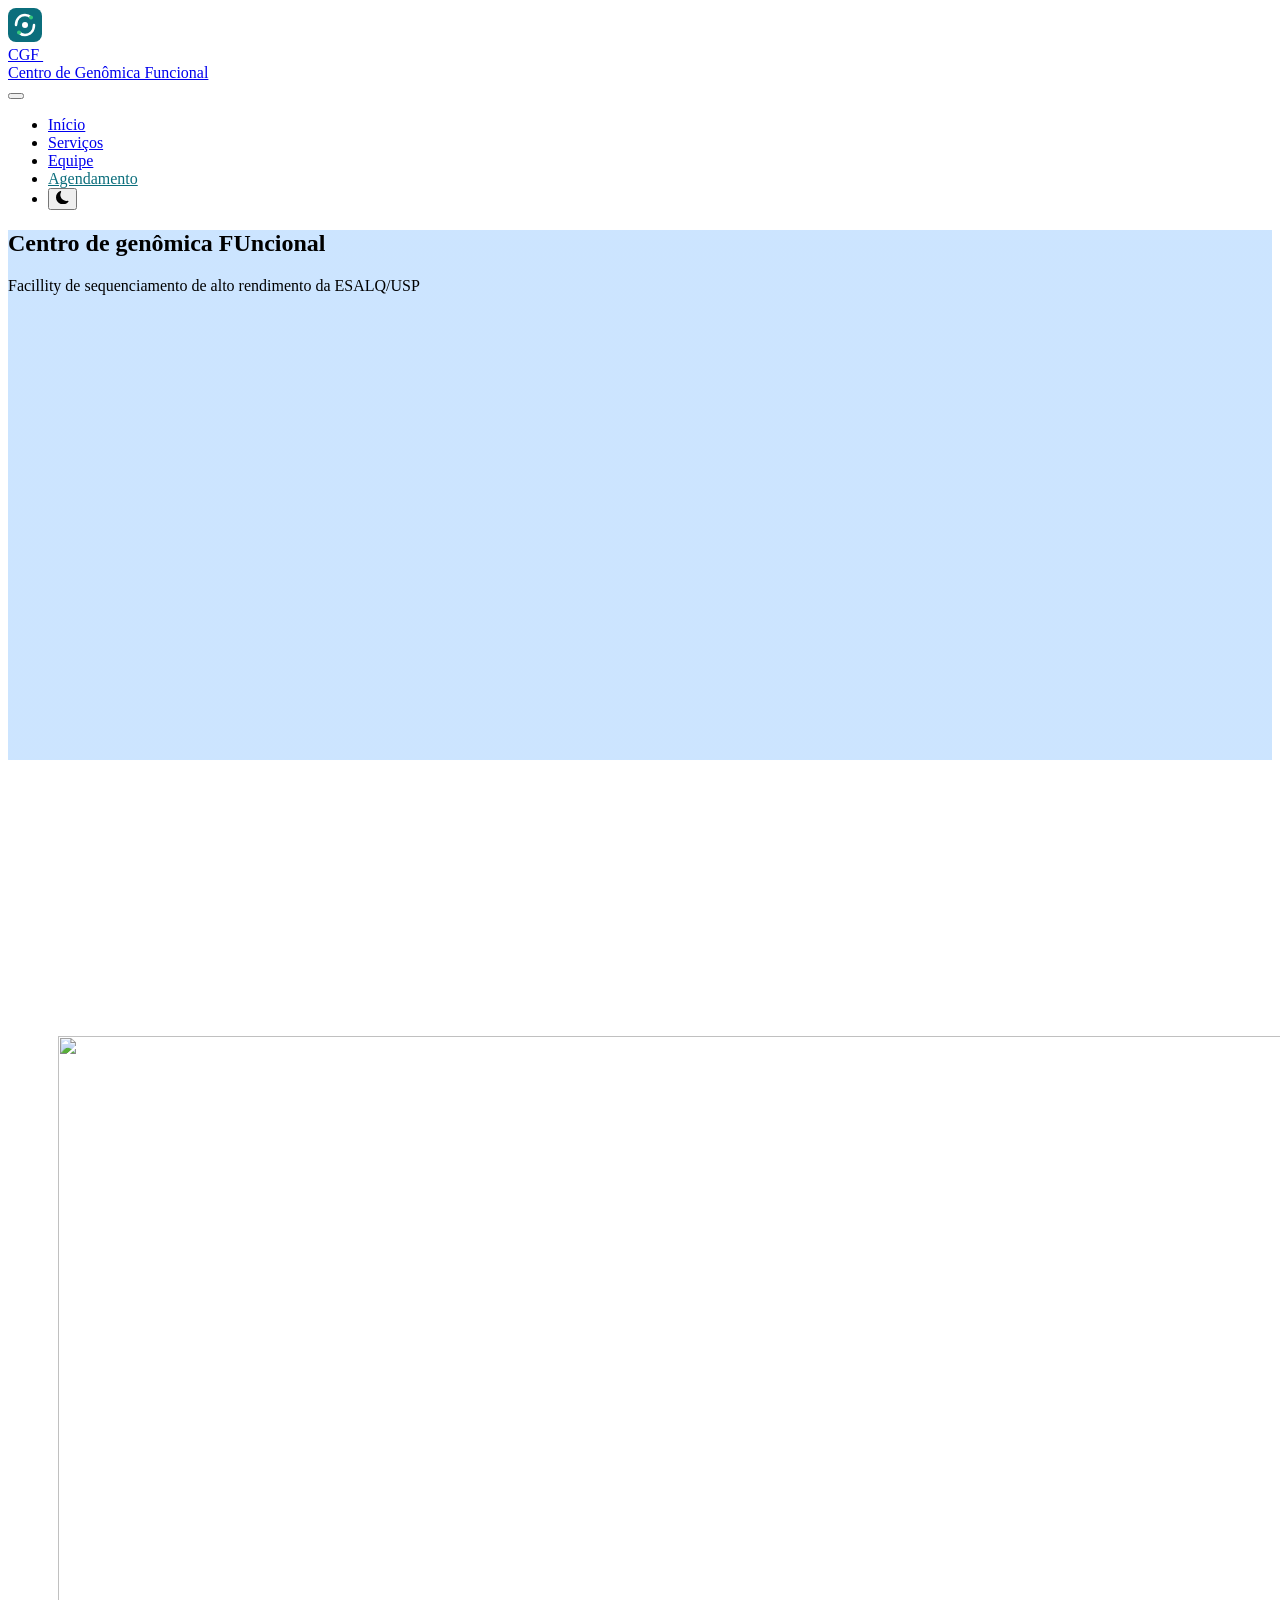
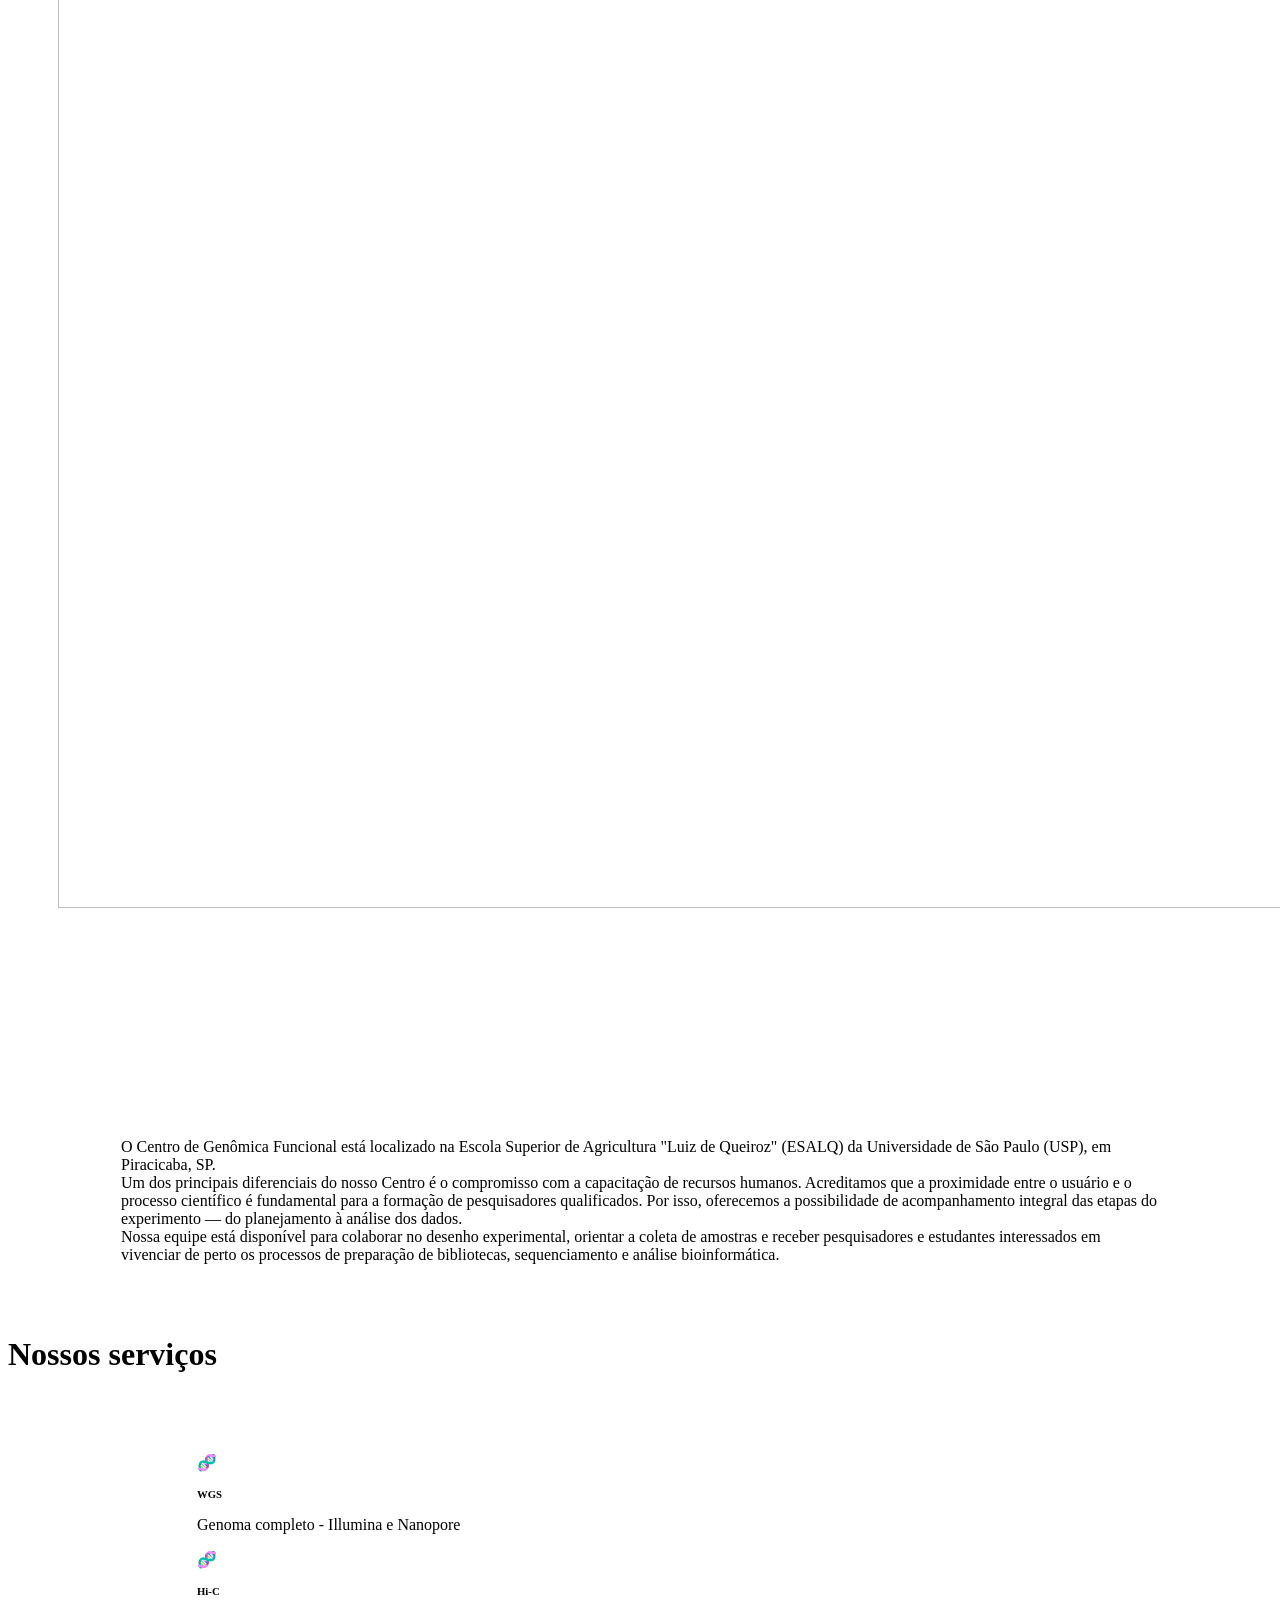
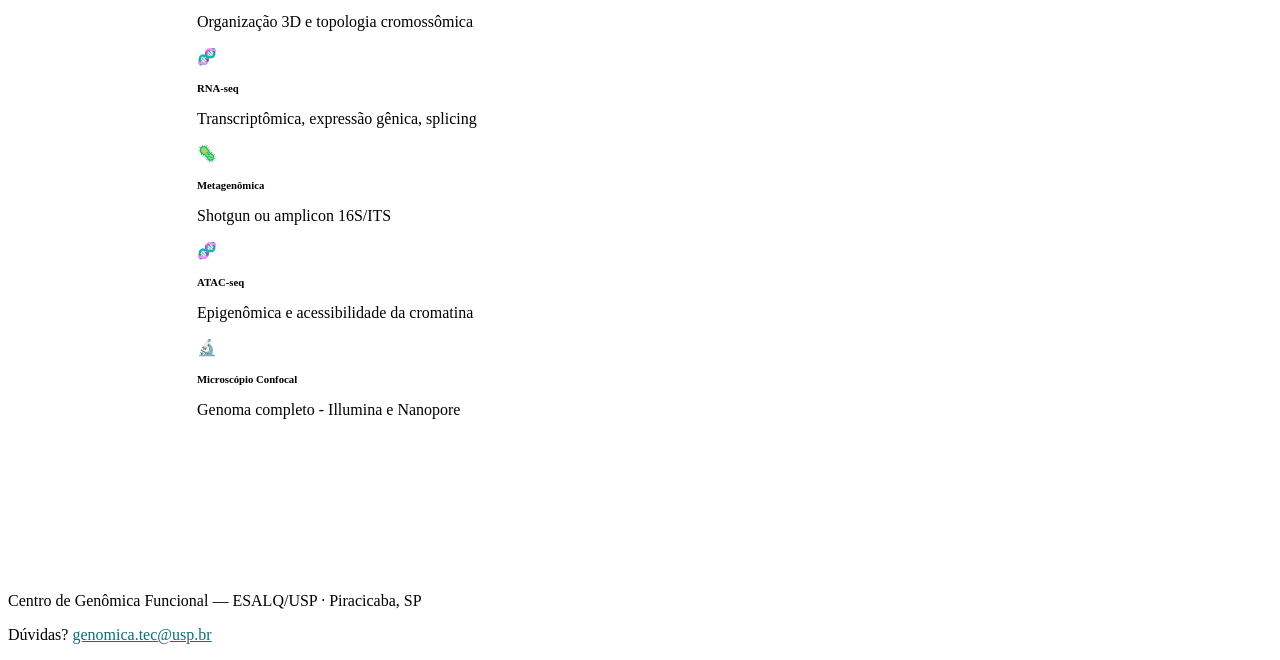
==== index.html @ b76898a8 "first commit" ====
<!DOCTYPE html>
<html data-bs-theme="light" lang="en">

<head>
    <meta charset="utf-8">
    <meta name="viewport" content="width=device-width, initial-scale=1.0, shrink-to-fit=no">
    <title>CGF-2</title>
    <link rel="stylesheet" href="assets/bootstrap/css/bootstrap.min.css">
    <link rel="stylesheet" href="https://fonts.googleapis.com/css2?family=Inter:wght@300..700&amp;display=swap">
    <link rel="stylesheet" href="https://fonts.googleapis.com/css2?family=Instrument+Serif:ital@0;1&amp;display=swap">
    <link rel="stylesheet" href="assets/css/bss-overrides.css">
    <link rel="stylesheet" href="assets/css/styles.css">
    <link rel="stylesheet" href="https://cdn.jsdelivr.net/npm/bootstrap-icons@1.11.3/font/bootstrap-icons.min.css">
</head>

<body>
    <nav class="bg-body-tertiary shadow-sm navbar navbar-expand-lg border-bottom sticky-top" aria-label="Navegação principal">
        <div class="container-lg"><a class="navbar-brand d-flex align-items-center gap-2" href="#"><svg class="logo-svg" width="34" height="34" viewbox="0 0 34 34" fill="none" aria-hidden="true"><rect width="34" height="34" rx="8" fill="#0b6e7c"></rect><path d="M8 17C8 11 12 7 17 7c2.5 0 4.5 1 6 2.5" stroke="#fff" stroke-width="2.5" stroke-linecap="round" fill="none"></path><path d="M26 17c0 6-4 10-9 10-2.5 0-4.5-1-6-2.5" stroke="#fff" stroke-width="2.5" stroke-linecap="round" fill="none"></path><circle cx="17" cy="17" r="3" fill="#fff"></circle><circle cx="23" cy="9.5" r="2" fill="#34c77a"></circle><circle cx="11" cy="24.5" r="2" fill="#34c77a"></circle></svg>
                <div class="navbar-brand-text"><span class="navbar-brand-name">CGF&nbsp;<br>Centro de Genômica Funcional</span><span class="navbar-brand-sub"></span></div>
            </a><button class="navbar-toggler border-0" data-bs-toggle="collapse" data-bs-target="#navbarMain" type="button" aria-controls="navbarMain" aria-expanded="false" aria-label="Menu"><span class="navbar-toggler-icon"></span></button>
            <div class="collapse navbar-collapse" id="navbarMain">
                <ul class="nav gap-1 align-items-lg-center ms-auto">
                    <li class="nav-item"><a class="nav-link" href="#">Início</a></li>
                    <li class="nav-item"><a class="nav-link" href="#">Serviços</a></li>
                    <li class="nav-item"><a class="nav-link" href="#">Equipe</a></li>
                    <li class="nav-item"><a class="nav-link active fw-semibold" aria-current="page" href="#" style="color:#0b6e7c;">Agendamento</a></li>
                    <li class="nav-item ms-1"><button class="btn btn-outline-secondary btn-sm border-0" aria-label="Alternar tema" id="themeToggle" title="Alternar tema"><svg class="bi bi-moon-fill" xmlns="http://www.w3.org/2000/svg" width="1em" height="1em" fill="currentColor" viewBox="0 0 16 16" id="themeIcon">
                                <path d="M6 .278a.77.77 0 0 1 .08.858 7.2 7.2 0 0 0-.878 3.46c0 4.021 3.278 7.277 7.318 7.277q.792-.001 1.533-.16a.79.79 0 0 1 .81.316.73.73 0 0 1-.031.893A8.35 8.35 0 0 1 8.344 16C3.734 16 0 12.286 0 7.71 0 4.266 2.114 1.312 5.124.06A.75.75 0 0 1 6 .278"></path>
                            </svg></button></li>
                </ul>
            </div>
        </div>
    </nav>
    <section class="text-white py-4 py-xl-5" style="height: 572px;">
        <div class="container">
            <div class="border rounded border-0 d-flex flex-column justify-content-center align-items-center p-4 py-5" style="background: linear-gradient(rgba(0,123,255,0.2), rgba(0,123,255,0.2)), url(&quot;assets/img/photo-1732046801426-f32529468176.jpg&quot;) center / cover;height: 530px;">
                <div class="row">
                    <div class="col-md-10 col-xl-8 text-center d-flex d-sm-flex d-md-flex justify-content-center align-items-center justify-content-md-start align-items-md-center justify-content-xl-center mx-auto">
                        <div>
                            <h1 class="text-uppercase fw-bold mb-3">Centro de genômica FUncional</h1>
                            <p class="mb-4">Facillity de sequenciamento de alto rendimento da ESALQ/USP</p>
                        </div>
                    </div>
                </div>
            </div>
        </div>
    </section>
    <div class="container">
        <div class="row" style="margin-bottom: 18px;padding-top: 0px;margin-top: 76px;">
            <div class="col-md-6 col-xl-5 offset-xl-0"><img class="img-fluid" width="2856" height="1472" src="assets/img/Gemini_Generated_Image_2p0o852p0o852p0o.jpg" style="margin-top: 158px;margin-bottom: 158px;margin-left: 50px;margin-right: 50px;"></div>
            <div class="col col-xl-5" style="margin: 18px;padding: -3px;margin-left: 87px;margin-right: 87px;">
                <p style="padding: 0px;margin: 28px;padding-top: 0px;margin-top: 72px;margin-bottom: 72px;padding-left: 0px;padding-right: 0px;margin-left: 26px;margin-right: 26px;">O Centro de Genômica Funcional está localizado na Escola Superior de Agricultura "Luiz de Queiroz" (ESALQ) da Universidade de São Paulo (USP), em Piracicaba, SP.<br>Um dos principais diferenciais do nosso Centro é o compromisso com a capacitação de recursos humanos. Acreditamos que a proximidade entre o usuário e o processo científico é fundamental para a formação de pesquisadores qualificados. Por isso, oferecemos a possibilidade de acompanhamento integral das etapas do experimento — do planejamento à análise dos dados.<br>Nossa equipe está disponível para colaborar no desenho experimental, orientar a coleta de amostras e receber pesquisadores e estudantes interessados em vivenciar de perto os processos de preparação de bibliotecas, sequenciamento e análise bioinformática.</p>
            </div>
        </div>
    </div>
    <h1 class="text-center">Nossos serviços</h1>
    <div class="row" style="padding: 111px;margin: 46px;padding-top: 43px;margin-top: -1px;">
        <div class="col col-xl-3 card-body service-card" style="padding: 0px;margin: 16px;">
            <h4 style="padding: 0px;margin: 16px;">🧬</h4>
            <h6 class="text-muted mb-2" style="padding: 0px;margin: 16px;">WGS</h6>
            <p style="padding: 0px;margin: 16px;">Genoma completo - Illumina e Nanopore</p>
        </div>
        <div class="col col-xl-3 card-body service-card" style="padding: 0px;margin: 16px;">
            <h4 style="padding: 0px;margin: 16px;">🧬</h4>
            <h6 class="text-muted mb-2" style="padding: 0px;margin: 16px;">Hi-C</h6>
            <p style="padding: 0px;margin: 16px;">Organização 3D e topologia cromossômica</p>
        </div>
        <div class="col col-xl-3 card-body service-card" style="padding: 0px;margin: 16px;">
            <h4 style="padding: 0px;margin: 16px;">🧬</h4>
            <h6 class="text-muted mb-2" style="padding: 0px;margin: 16px;">RNA-seq</h6>
            <p style="padding: 0px;margin: 16px;">Transcriptômica, expressão gênica, splicing</p>
        </div>
        <div class="col col-xl-3 card-body service-card" style="padding: 0px;margin: 16px;">
            <h4 style="padding: 0px;margin: 16px;">🦠</h4>
            <h6 class="text-muted mb-2" style="padding: 0px;margin: 16px;">Metagenômica</h6>
            <p style="padding: 0px;margin: 16px;">Shotgun ou amplicon 16S/ITS</p>
        </div>
        <div class="col col-xl-3 card-body service-card" style="padding: 0px;margin: 16px;">
            <h4 style="padding: 0px;margin: 16px;">🧬</h4>
            <h6 class="text-muted mb-2" style="padding: 0px;margin: 16px;">ATAC-seq</h6>
            <p style="padding: 0px;margin: 16px;">Epigenômica e acessibilidade da cromatina</p>
        </div>
        <div class="col col-xl-3 card-body service-card" style="padding: 0px;margin: 16px;">
            <h4 style="padding: 0px;margin: 16px;">🔬</h4>
            <h6 class="text-muted mb-2" style="padding: 0px;margin: 16px;">Microscópio Confocal</h6>
            <p style="padding: 0px;margin: 16px;">Genoma completo - Illumina e Nanopore</p>
        </div>
    </div>
    <footer class="bg-body-tertiary mt-5 py-4 border-top">
        <div class="container-lg small text-center text-secondary">
            <p class="mb-1">Centro de Genômica Funcional — ESALQ/USP · Piracicaba, SP</p>
            <p class="mb-0">Dúvidas? <a href="mailto:genomica@esalq.usp.br" style="color:#0b6e7c;">genomica.tec@usp.br</a></p>
        </div>
    </footer>
    <script src="assets/bootstrap/js/bootstrap.min.js"></script>
</body>

</html>
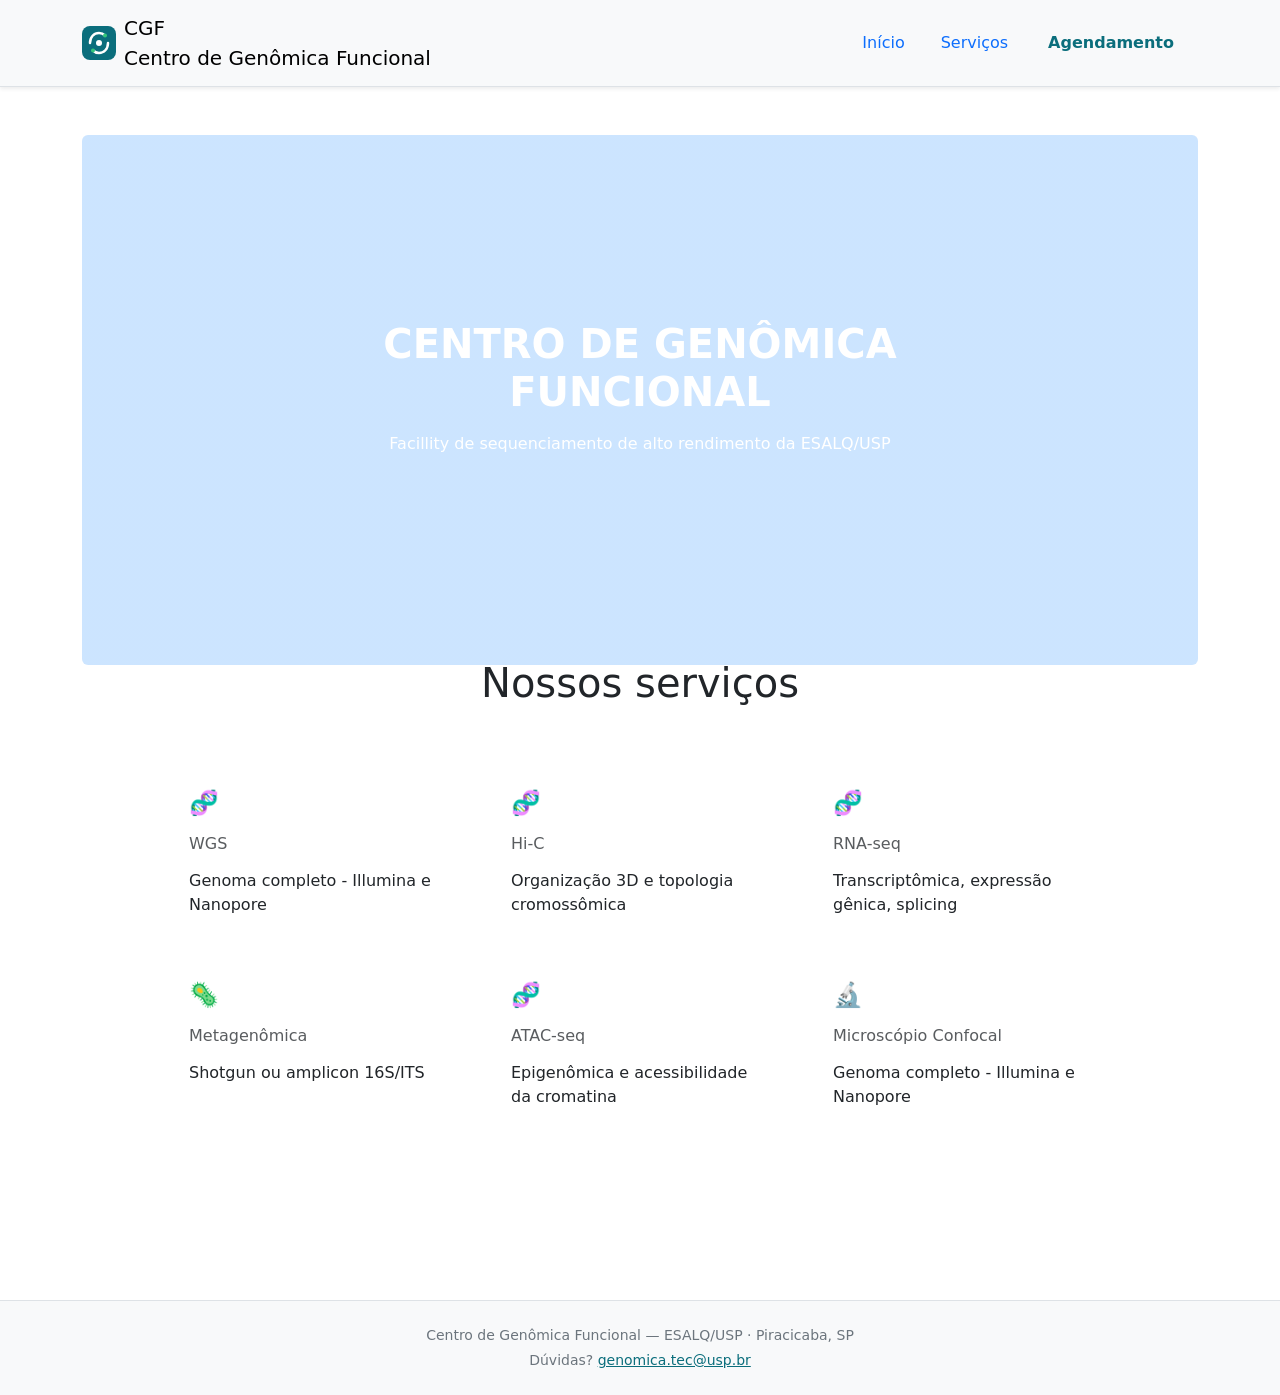
==== commit 95861baf: "updating documentos" ====
--- a/index.html
+++ b/index.html
@@ -1,98 +1 @@
-<!DOCTYPE html>
-<html data-bs-theme="light" lang="en">
-
-<head>
-    <meta charset="utf-8">
-    <meta name="viewport" content="width=device-width, initial-scale=1.0, shrink-to-fit=no">
-    <title>CGF-2</title>
-    <link rel="stylesheet" href="assets/bootstrap/css/bootstrap.min.css">
-    <link rel="stylesheet" href="https://fonts.googleapis.com/css2?family=Inter:wght@300..700&amp;display=swap">
-    <link rel="stylesheet" href="https://fonts.googleapis.com/css2?family=Instrument+Serif:ital@0;1&amp;display=swap">
-    <link rel="stylesheet" href="assets/css/bss-overrides.css">
-    <link rel="stylesheet" href="assets/css/styles.css">
-    <link rel="stylesheet" href="https://cdn.jsdelivr.net/npm/bootstrap-icons@1.11.3/font/bootstrap-icons.min.css">
-</head>
-
-<body>
-    <nav class="bg-body-tertiary shadow-sm navbar navbar-expand-lg border-bottom sticky-top" aria-label="Navegação principal">
-        <div class="container-lg"><a class="navbar-brand d-flex align-items-center gap-2" href="#"><svg class="logo-svg" width="34" height="34" viewbox="0 0 34 34" fill="none" aria-hidden="true"><rect width="34" height="34" rx="8" fill="#0b6e7c"></rect><path d="M8 17C8 11 12 7 17 7c2.5 0 4.5 1 6 2.5" stroke="#fff" stroke-width="2.5" stroke-linecap="round" fill="none"></path><path d="M26 17c0 6-4 10-9 10-2.5 0-4.5-1-6-2.5" stroke="#fff" stroke-width="2.5" stroke-linecap="round" fill="none"></path><circle cx="17" cy="17" r="3" fill="#fff"></circle><circle cx="23" cy="9.5" r="2" fill="#34c77a"></circle><circle cx="11" cy="24.5" r="2" fill="#34c77a"></circle></svg>
-                <div class="navbar-brand-text"><span class="navbar-brand-name">CGF&nbsp;<br>Centro de Genômica Funcional</span><span class="navbar-brand-sub"></span></div>
-            </a><button class="navbar-toggler border-0" data-bs-toggle="collapse" data-bs-target="#navbarMain" type="button" aria-controls="navbarMain" aria-expanded="false" aria-label="Menu"><span class="navbar-toggler-icon"></span></button>
-            <div class="collapse navbar-collapse" id="navbarMain">
-                <ul class="nav gap-1 align-items-lg-center ms-auto">
-                    <li class="nav-item"><a class="nav-link" href="#">Início</a></li>
-                    <li class="nav-item"><a class="nav-link" href="#">Serviços</a></li>
-                    <li class="nav-item"><a class="nav-link" href="#">Equipe</a></li>
-                    <li class="nav-item"><a class="nav-link active fw-semibold" aria-current="page" href="#" style="color:#0b6e7c;">Agendamento</a></li>
-                    <li class="nav-item ms-1"><button class="btn btn-outline-secondary btn-sm border-0" aria-label="Alternar tema" id="themeToggle" title="Alternar tema"><svg class="bi bi-moon-fill" xmlns="http://www.w3.org/2000/svg" width="1em" height="1em" fill="currentColor" viewBox="0 0 16 16" id="themeIcon">
-                                <path d="M6 .278a.77.77 0 0 1 .08.858 7.2 7.2 0 0 0-.878 3.46c0 4.021 3.278 7.277 7.318 7.277q.792-.001 1.533-.16a.79.79 0 0 1 .81.316.73.73 0 0 1-.031.893A8.35 8.35 0 0 1 8.344 16C3.734 16 0 12.286 0 7.71 0 4.266 2.114 1.312 5.124.06A.75.75 0 0 1 6 .278"></path>
-                            </svg></button></li>
-                </ul>
-            </div>
-        </div>
-    </nav>
-    <section class="text-white py-4 py-xl-5" style="height: 572px;">
-        <div class="container">
-            <div class="border rounded border-0 d-flex flex-column justify-content-center align-items-center p-4 py-5" style="background: linear-gradient(rgba(0,123,255,0.2), rgba(0,123,255,0.2)), url(&quot;assets/img/photo-1732046801426-f32529468176.jpg&quot;) center / cover;height: 530px;">
-                <div class="row">
-                    <div class="col-md-10 col-xl-8 text-center d-flex d-sm-flex d-md-flex justify-content-center align-items-center justify-content-md-start align-items-md-center justify-content-xl-center mx-auto">
-                        <div>
-                            <h1 class="text-uppercase fw-bold mb-3">Centro de genômica FUncional</h1>
-                            <p class="mb-4">Facillity de sequenciamento de alto rendimento da ESALQ/USP</p>
-                        </div>
-                    </div>
-                </div>
-            </div>
-        </div>
-    </section>
-    <div class="container">
-        <div class="row" style="margin-bottom: 18px;padding-top: 0px;margin-top: 76px;">
-            <div class="col-md-6 col-xl-5 offset-xl-0"><img class="img-fluid" width="2856" height="1472" src="assets/img/Gemini_Generated_Image_2p0o852p0o852p0o.jpg" style="margin-top: 158px;margin-bottom: 158px;margin-left: 50px;margin-right: 50px;"></div>
-            <div class="col col-xl-5" style="margin: 18px;padding: -3px;margin-left: 87px;margin-right: 87px;">
-                <p style="padding: 0px;margin: 28px;padding-top: 0px;margin-top: 72px;margin-bottom: 72px;padding-left: 0px;padding-right: 0px;margin-left: 26px;margin-right: 26px;">O Centro de Genômica Funcional está localizado na Escola Superior de Agricultura "Luiz de Queiroz" (ESALQ) da Universidade de São Paulo (USP), em Piracicaba, SP.<br>Um dos principais diferenciais do nosso Centro é o compromisso com a capacitação de recursos humanos. Acreditamos que a proximidade entre o usuário e o processo científico é fundamental para a formação de pesquisadores qualificados. Por isso, oferecemos a possibilidade de acompanhamento integral das etapas do experimento — do planejamento à análise dos dados.<br>Nossa equipe está disponível para colaborar no desenho experimental, orientar a coleta de amostras e receber pesquisadores e estudantes interessados em vivenciar de perto os processos de preparação de bibliotecas, sequenciamento e análise bioinformática.</p>
-            </div>
-        </div>
-    </div>
-    <h1 class="text-center">Nossos serviços</h1>
-    <div class="row" style="padding: 111px;margin: 46px;padding-top: 43px;margin-top: -1px;">
-        <div class="col col-xl-3 card-body service-card" style="padding: 0px;margin: 16px;">
-            <h4 style="padding: 0px;margin: 16px;">🧬</h4>
-            <h6 class="text-muted mb-2" style="padding: 0px;margin: 16px;">WGS</h6>
-            <p style="padding: 0px;margin: 16px;">Genoma completo - Illumina e Nanopore</p>
-        </div>
-        <div class="col col-xl-3 card-body service-card" style="padding: 0px;margin: 16px;">
-            <h4 style="padding: 0px;margin: 16px;">🧬</h4>
-            <h6 class="text-muted mb-2" style="padding: 0px;margin: 16px;">Hi-C</h6>
-            <p style="padding: 0px;margin: 16px;">Organização 3D e topologia cromossômica</p>
-        </div>
-        <div class="col col-xl-3 card-body service-card" style="padding: 0px;margin: 16px;">
-            <h4 style="padding: 0px;margin: 16px;">🧬</h4>
-            <h6 class="text-muted mb-2" style="padding: 0px;margin: 16px;">RNA-seq</h6>
-            <p style="padding: 0px;margin: 16px;">Transcriptômica, expressão gênica, splicing</p>
-        </div>
-        <div class="col col-xl-3 card-body service-card" style="padding: 0px;margin: 16px;">
-            <h4 style="padding: 0px;margin: 16px;">🦠</h4>
-            <h6 class="text-muted mb-2" style="padding: 0px;margin: 16px;">Metagenômica</h6>
-            <p style="padding: 0px;margin: 16px;">Shotgun ou amplicon 16S/ITS</p>
-        </div>
-        <div class="col col-xl-3 card-body service-card" style="padding: 0px;margin: 16px;">
-            <h4 style="padding: 0px;margin: 16px;">🧬</h4>
-            <h6 class="text-muted mb-2" style="padding: 0px;margin: 16px;">ATAC-seq</h6>
-            <p style="padding: 0px;margin: 16px;">Epigenômica e acessibilidade da cromatina</p>
-        </div>
-        <div class="col col-xl-3 card-body service-card" style="padding: 0px;margin: 16px;">
-            <h4 style="padding: 0px;margin: 16px;">🔬</h4>
-            <h6 class="text-muted mb-2" style="padding: 0px;margin: 16px;">Microscópio Confocal</h6>
-            <p style="padding: 0px;margin: 16px;">Genoma completo - Illumina e Nanopore</p>
-        </div>
-    </div>
-    <footer class="bg-body-tertiary mt-5 py-4 border-top">
-        <div class="container-lg small text-center text-secondary">
-            <p class="mb-1">Centro de Genômica Funcional — ESALQ/USP · Piracicaba, SP</p>
-            <p class="mb-0">Dúvidas? <a href="mailto:genomica@esalq.usp.br" style="color:#0b6e7c;">genomica.tec@usp.br</a></p>
-        </div>
-    </footer>
-    <script src="assets/bootstrap/js/bootstrap.min.js"></script>
-</body>
-
-</html>+<!DOCTYPE html><html data-bs-theme="light" lang="en"><head><meta charset="utf-8"><meta name="viewport" content="width=device-width, initial-scale=1.0, shrink-to-fit=no"><title>CGF-2</title><link rel="stylesheet" href="https://cdn.jsdelivr.net/npm/bootstrap@5.3.8/dist/css/bootstrap.min.css"><link rel="stylesheet" href="/assets/css/styles.min.css?h=a1ab76e15b4b5b26bab95c77c5c77112"><link rel="stylesheet" href="https://cdn.jsdelivr.net/npm/bootstrap-icons@1.11.3/font/bootstrap-icons.min.css"></head><body><nav class="bg-body-tertiary shadow-sm navbar navbar-expand-lg border-bottom sticky-top" aria-label="Navegação principal"><div class="container-lg"><a class="navbar-brand d-flex align-items-center gap-2" href="#"><svg class="logo-svg" width="34" height="34" viewbox="0 0 34 34" fill="none" aria-hidden="true"><rect width="34" height="34" rx="8" fill="#0b6e7c"></rect><path d="M8 17C8 11 12 7 17 7c2.5 0 4.5 1 6 2.5" stroke="#fff" stroke-width="2.5" stroke-linecap="round" fill="none"></path><path d="M26 17c0 6-4 10-9 10-2.5 0-4.5-1-6-2.5" stroke="#fff" stroke-width="2.5" stroke-linecap="round" fill="none"></path><circle cx="17" cy="17" r="3" fill="#fff"></circle><circle cx="23" cy="9.5" r="2" fill="#34c77a"></circle><circle cx="11" cy="24.5" r="2" fill="#34c77a"></circle></svg><div class="navbar-brand-text"><span class="navbar-brand-name">CGF&nbsp;<br>Centro de Genômica Funcional</span><span class="navbar-brand-sub"></span></div></a><button class="navbar-toggler border-0" data-bs-toggle="collapse" data-bs-target="#navbarMain" type="button" aria-controls="navbarMain" aria-expanded="false" aria-label="Menu"><span class="navbar-toggler-icon"></span></button><div class="collapse navbar-collapse" id="navbarMain"><ul class="nav gap-1 align-items-lg-center ms-auto"><li class="nav-item"><a class="nav-link" href="/index.html">Início</a></li><li class="nav-item"><a class="nav-link" href="/servico.html">Serviços</a></li><li class="nav-item"></li><li class="nav-item"><a class="nav-link active fw-semibold" aria-current="page" href="/cgf-agendamento-bootstrap.html" style="color:#0b6e7c;">Agendamento</a></li><li class="nav-item ms-1"></li></ul></div></div></nav><!-- Start: Hero Overlay --><section class="text-white py-4 py-xl-5" style="height: 572px;"><div class="container"><div class="border rounded border-0 d-flex flex-column justify-content-center align-items-center p-4 py-5" style="background: linear-gradient(rgba(0,123,255,0.2), rgba(0,123,255,0.2)), url(&quot;/assets/img/photo-1732046801426-f32529468176.jpg?h=164c0971f165a571168c10c3b2fd71f1&quot;) center / cover;height: 530px;"><div class="row"><div class="col-md-10 col-xl-8 text-center d-flex d-sm-flex d-md-flex justify-content-center align-items-center justify-content-md-start align-items-md-center justify-content-xl-center mx-auto"><div><h1 class="text-uppercase fw-bold mb-3">Centro de Genômica Funcional</h1><p class="mb-4">Facillity de sequenciamento de alto rendimento da ESALQ/USP</p></div></div></div></div></div></section><!-- End: Hero Overlay --><h1 class="text-center">Nossos serviços</h1><div class="row" style="padding: 111px;margin: 46px;padding-top: 43px;margin-top: -1px;"><div class="col col-xl-3 card-body service-card" style="padding: 0px;margin: 16px;"><h4 style="padding: 0px;margin: 16px;">🧬</h4><h6 class="text-muted mb-2" style="padding: 0px;margin: 16px;">WGS</h6><p style="padding: 0px;margin: 16px;">Genoma completo - Illumina e Nanopore</p></div><div class="col col-xl-3 card-body service-card" style="padding: 0px;margin: 16px;"><h4 style="padding: 0px;margin: 16px;">🧬</h4><h6 class="text-muted mb-2" style="padding: 0px;margin: 16px;">Hi-C</h6><p style="padding: 0px;margin: 16px;">Organização 3D e topologia cromossômica</p></div><div class="col col-xl-3 card-body service-card" style="padding: 0px;margin: 16px;"><h4 style="padding: 0px;margin: 16px;">🧬</h4><h6 class="text-muted mb-2" style="padding: 0px;margin: 16px;">RNA-seq</h6><p style="padding: 0px;margin: 16px;">Transcriptômica, expressão gênica, splicing</p></div><div class="col col-xl-3 card-body service-card" style="padding: 0px;margin: 16px;"><h4 style="padding: 0px;margin: 16px;">🦠</h4><h6 class="text-muted mb-2" style="padding: 0px;margin: 16px;">Metagenômica</h6><p style="padding: 0px;margin: 16px;">Shotgun ou amplicon 16S/ITS</p></div><div class="col col-xl-3 card-body service-card" style="padding: 0px;margin: 16px;"><h4 style="padding: 0px;margin: 16px;">🧬</h4><h6 class="text-muted mb-2" style="padding: 0px;margin: 16px;">ATAC-seq</h6><p style="padding: 0px;margin: 16px;">Epigenômica e acessibilidade da cromatina</p></div><div class="col col-xl-3 card-body service-card" style="padding: 0px;margin: 16px;"><h4 style="padding: 0px;margin: 16px;">🔬</h4><h6 class="text-muted mb-2" style="padding: 0px;margin: 16px;">Microscópio Confocal</h6><p style="padding: 0px;margin: 16px;">Genoma completo - Illumina e Nanopore</p></div></div><footer class="bg-body-tertiary mt-5 py-4 border-top"><div class="container-lg small text-center text-secondary"><p class="mb-1">Centro de Genômica Funcional — ESALQ/USP · Piracicaba, SP</p><p class="mb-0">Dúvidas? <a href="mailto:genomica@esalq.usp.br" style="color:#0b6e7c;">genomica.tec@usp.br</a></p></div></footer><script src="https://cdn.jsdelivr.net/npm/bootstrap@5.3.8/dist/js/bootstrap.bundle.min.js"></script></body></html>
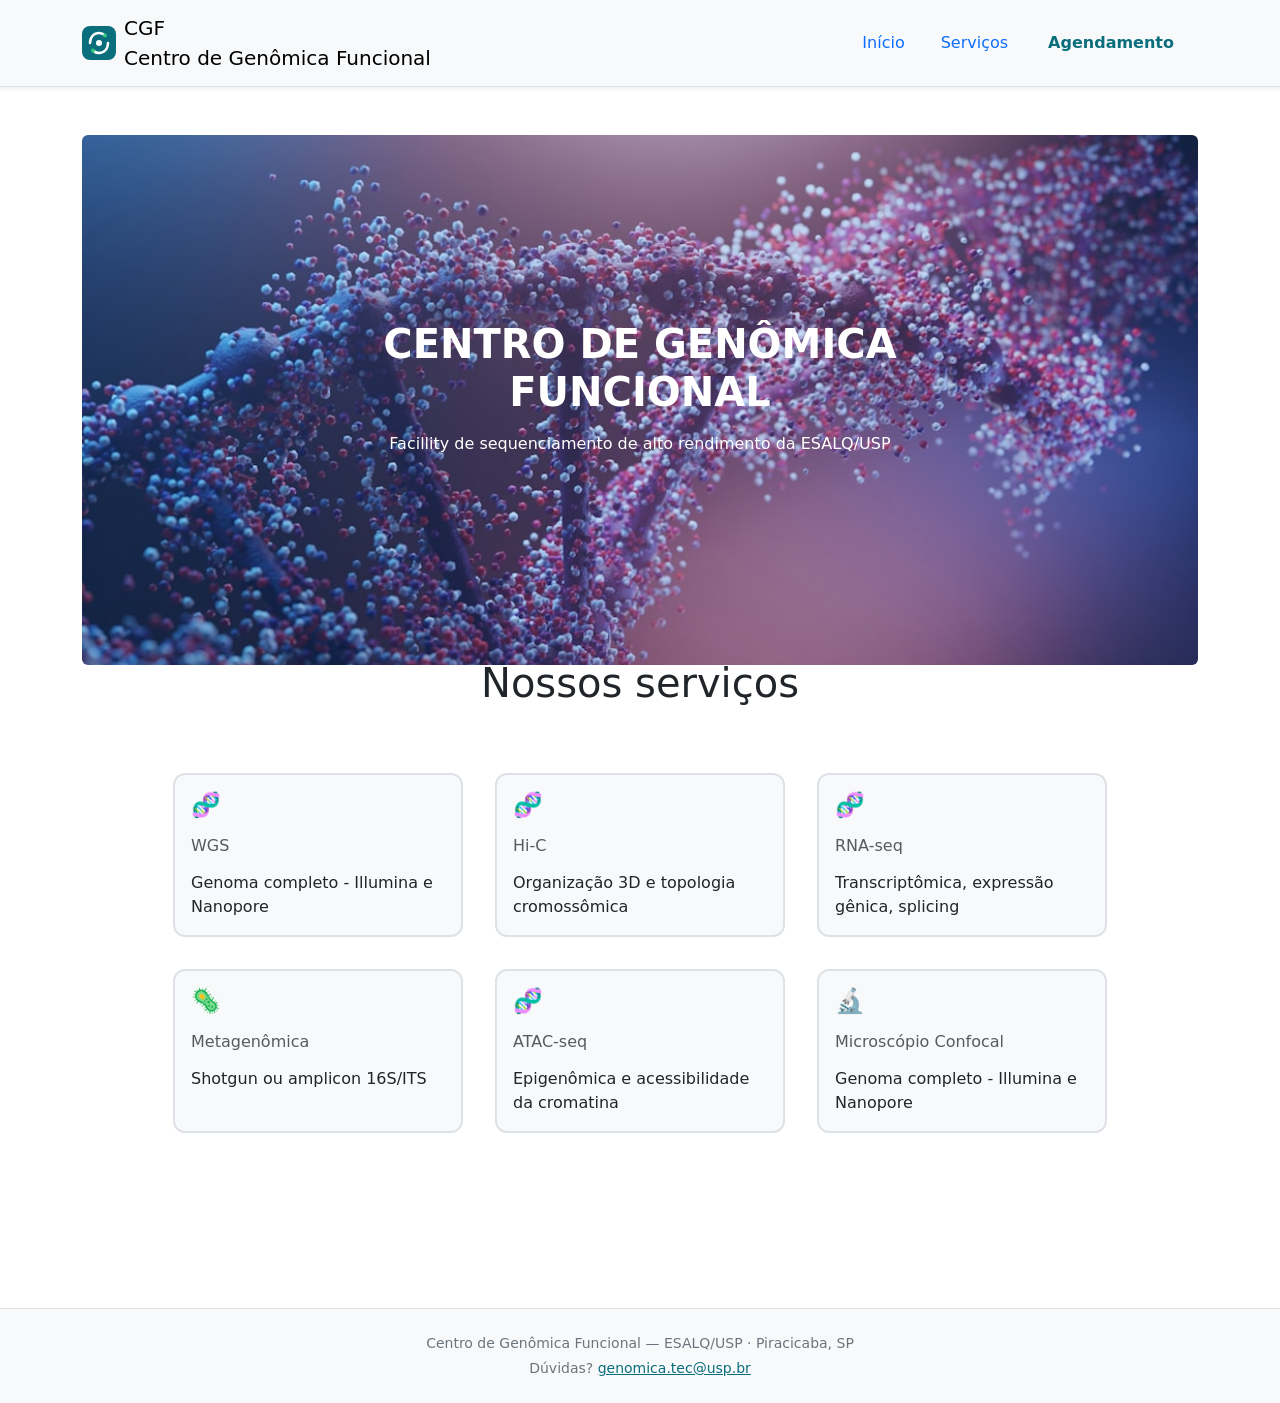
==== commit 3bb9dd2a: "Update index.html with new content and structure" ====
--- a/index.html
+++ b/index.html
@@ -1 +1 @@
-<!DOCTYPE html><html data-bs-theme="light" lang="en"><head><meta charset="utf-8"><meta name="viewport" content="width=device-width, initial-scale=1.0, shrink-to-fit=no"><title>CGF-2</title><link rel="stylesheet" href="https://cdn.jsdelivr.net/npm/bootstrap@5.3.8/dist/css/bootstrap.min.css"><link rel="stylesheet" href="/assets/css/styles.min.css?h=a1ab76e15b4b5b26bab95c77c5c77112"><link rel="stylesheet" href="https://cdn.jsdelivr.net/npm/bootstrap-icons@1.11.3/font/bootstrap-icons.min.css"></head><body><nav class="bg-body-tertiary shadow-sm navbar navbar-expand-lg border-bottom sticky-top" aria-label="Navegação principal"><div class="container-lg"><a class="navbar-brand d-flex align-items-center gap-2" href="#"><svg class="logo-svg" width="34" height="34" viewbox="0 0 34 34" fill="none" aria-hidden="true"><rect width="34" height="34" rx="8" fill="#0b6e7c"></rect><path d="M8 17C8 11 12 7 17 7c2.5 0 4.5 1 6 2.5" stroke="#fff" stroke-width="2.5" stroke-linecap="round" fill="none"></path><path d="M26 17c0 6-4 10-9 10-2.5 0-4.5-1-6-2.5" stroke="#fff" stroke-width="2.5" stroke-linecap="round" fill="none"></path><circle cx="17" cy="17" r="3" fill="#fff"></circle><circle cx="23" cy="9.5" r="2" fill="#34c77a"></circle><circle cx="11" cy="24.5" r="2" fill="#34c77a"></circle></svg><div class="navbar-brand-text"><span class="navbar-brand-name">CGF&nbsp;<br>Centro de Genômica Funcional</span><span class="navbar-brand-sub"></span></div></a><button class="navbar-toggler border-0" data-bs-toggle="collapse" data-bs-target="#navbarMain" type="button" aria-controls="navbarMain" aria-expanded="false" aria-label="Menu"><span class="navbar-toggler-icon"></span></button><div class="collapse navbar-collapse" id="navbarMain"><ul class="nav gap-1 align-items-lg-center ms-auto"><li class="nav-item"><a class="nav-link" href="/index.html">Início</a></li><li class="nav-item"><a class="nav-link" href="/servico.html">Serviços</a></li><li class="nav-item"></li><li class="nav-item"><a class="nav-link active fw-semibold" aria-current="page" href="/cgf-agendamento-bootstrap.html" style="color:#0b6e7c;">Agendamento</a></li><li class="nav-item ms-1"></li></ul></div></div></nav><!-- Start: Hero Overlay --><section class="text-white py-4 py-xl-5" style="height: 572px;"><div class="container"><div class="border rounded border-0 d-flex flex-column justify-content-center align-items-center p-4 py-5" style="background: linear-gradient(rgba(0,123,255,0.2), rgba(0,123,255,0.2)), url(&quot;/assets/img/photo-1732046801426-f32529468176.jpg?h=164c0971f165a571168c10c3b2fd71f1&quot;) center / cover;height: 530px;"><div class="row"><div class="col-md-10 col-xl-8 text-center d-flex d-sm-flex d-md-flex justify-content-center align-items-center justify-content-md-start align-items-md-center justify-content-xl-center mx-auto"><div><h1 class="text-uppercase fw-bold mb-3">Centro de Genômica Funcional</h1><p class="mb-4">Facillity de sequenciamento de alto rendimento da ESALQ/USP</p></div></div></div></div></div></section><!-- End: Hero Overlay --><h1 class="text-center">Nossos serviços</h1><div class="row" style="padding: 111px;margin: 46px;padding-top: 43px;margin-top: -1px;"><div class="col col-xl-3 card-body service-card" style="padding: 0px;margin: 16px;"><h4 style="padding: 0px;margin: 16px;">🧬</h4><h6 class="text-muted mb-2" style="padding: 0px;margin: 16px;">WGS</h6><p style="padding: 0px;margin: 16px;">Genoma completo - Illumina e Nanopore</p></div><div class="col col-xl-3 card-body service-card" style="padding: 0px;margin: 16px;"><h4 style="padding: 0px;margin: 16px;">🧬</h4><h6 class="text-muted mb-2" style="padding: 0px;margin: 16px;">Hi-C</h6><p style="padding: 0px;margin: 16px;">Organização 3D e topologia cromossômica</p></div><div class="col col-xl-3 card-body service-card" style="padding: 0px;margin: 16px;"><h4 style="padding: 0px;margin: 16px;">🧬</h4><h6 class="text-muted mb-2" style="padding: 0px;margin: 16px;">RNA-seq</h6><p style="padding: 0px;margin: 16px;">Transcriptômica, expressão gênica, splicing</p></div><div class="col col-xl-3 card-body service-card" style="padding: 0px;margin: 16px;"><h4 style="padding: 0px;margin: 16px;">🦠</h4><h6 class="text-muted mb-2" style="padding: 0px;margin: 16px;">Metagenômica</h6><p style="padding: 0px;margin: 16px;">Shotgun ou amplicon 16S/ITS</p></div><div class="col col-xl-3 card-body service-card" style="padding: 0px;margin: 16px;"><h4 style="padding: 0px;margin: 16px;">🧬</h4><h6 class="text-muted mb-2" style="padding: 0px;margin: 16px;">ATAC-seq</h6><p style="padding: 0px;margin: 16px;">Epigenômica e acessibilidade da cromatina</p></div><div class="col col-xl-3 card-body service-card" style="padding: 0px;margin: 16px;"><h4 style="padding: 0px;margin: 16px;">🔬</h4><h6 class="text-muted mb-2" style="padding: 0px;margin: 16px;">Microscópio Confocal</h6><p style="padding: 0px;margin: 16px;">Genoma completo - Illumina e Nanopore</p></div></div><footer class="bg-body-tertiary mt-5 py-4 border-top"><div class="container-lg small text-center text-secondary"><p class="mb-1">Centro de Genômica Funcional — ESALQ/USP · Piracicaba, SP</p><p class="mb-0">Dúvidas? <a href="mailto:genomica@esalq.usp.br" style="color:#0b6e7c;">genomica.tec@usp.br</a></p></div></footer><script src="https://cdn.jsdelivr.net/npm/bootstrap@5.3.8/dist/js/bootstrap.bundle.min.js"></script></body></html>+<!DOCTYPE html><html data-bs-theme="light" lang="en"><head><meta charset="utf-8"><meta name="viewport" content="width=device-width, initial-scale=1.0, shrink-to-fit=no"><title>CGF-2</title><link rel="stylesheet" href="https://cdn.jsdelivr.net/npm/bootstrap@5.3.8/dist/css/bootstrap.min.css"><link rel="stylesheet" href="/assets/css/styles.min.css?h=a1ab76e15b4b5b26bab95c77c5c77112"><link rel="stylesheet" href="https://cdn.jsdelivr.net/npm/bootstrap-icons@1.11.3/font/bootstrap-icons.min.css"></head><body><nav class="bg-body-tertiary shadow-sm navbar navbar-expand-lg border-bottom sticky-top" aria-label="Navegação principal"><div class="container-lg"><a class="navbar-brand d-flex align-items-center gap-2" href="#"><svg class="logo-svg" width="34" height="34" viewbox="0 0 34 34" fill="none" aria-hidden="true"><rect width="34" height="34" rx="8" fill="#0b6e7c"></rect><path d="M8 17C8 11 12 7 17 7c2.5 0 4.5 1 6 2.5" stroke="#fff" stroke-width="2.5" stroke-linecap="round" fill="none"></path><path d="M26 17c0 6-4 10-9 10-2.5 0-4.5-1-6-2.5" stroke="#fff" stroke-width="2.5" stroke-linecap="round" fill="none"></path><circle cx="17" cy="17" r="3" fill="#fff"></circle><circle cx="23" cy="9.5" r="2" fill="#34c77a"></circle><circle cx="11" cy="24.5" r="2" fill="#34c77a"></circle></svg><div class="navbar-brand-text"><span class="navbar-brand-name">CGF&nbsp;<br>Centro de Genômica Funcional</span><span class="navbar-brand-sub"></span></div></a><button class="navbar-toggler border-0" data-bs-toggle="collapse" data-bs-target="#navbarMain" type="button" aria-controls="navbarMain" aria-expanded="false" aria-label="Menu"><span class="navbar-toggler-icon"></span></button><div class="collapse navbar-collapse" id="navbarMain"><ul class="nav gap-1 align-items-lg-center ms-auto"><li class="nav-item"><a class="nav-link" href="index.html">Início</a></li><li class="nav-item"><a class="nav-link" href="/servico.html">Serviços</a></li><li class="nav-item"></li><li class="nav-item"><a class="nav-link active fw-semibold" aria-current="page" href="/cgf-agendamento-bootstrap.html" style="color:#0b6e7c;">Agendamento</a></li><li class="nav-item ms-1"></li></ul></div></div></nav><!-- Start: Hero Overlay --><section class="text-white py-4 py-xl-5" style="height: 572px;"><div class="container"><div class="border rounded border-0 d-flex flex-column justify-content-center align-items-center p-4 py-5" style="background: linear-gradient(rgba(0,123,255,0.2), rgba(0,123,255,0.2)), url(&quot;/assets/img/photo-1732046801426-f32529468176.jpg?h=164c0971f165a571168c10c3b2fd71f1&quot;) center / cover;height: 530px;"><div class="row"><div class="col-md-10 col-xl-8 text-center d-flex d-sm-flex d-md-flex justify-content-center align-items-center justify-content-md-start align-items-md-center justify-content-xl-center mx-auto"><div><h1 class="text-uppercase fw-bold mb-3">Centro de Genômica Funcional</h1><p class="mb-4">Facillity de sequenciamento de alto rendimento da ESALQ/USP</p></div></div></div></div></div></section><!-- End: Hero Overlay --><h1 class="text-center">Nossos serviços</h1><div class="row" style="padding: 111px;margin: 46px;padding-top: 43px;margin-top: -1px;"><div class="col col-xl-3 card-body service-card" style="padding: 0px;margin: 16px;"><h4 style="padding: 0px;margin: 16px;">🧬</h4><h6 class="text-muted mb-2" style="padding: 0px;margin: 16px;">WGS</h6><p style="padding: 0px;margin: 16px;">Genoma completo - Illumina e Nanopore</p></div><div class="col col-xl-3 card-body service-card" style="padding: 0px;margin: 16px;"><h4 style="padding: 0px;margin: 16px;">🧬</h4><h6 class="text-muted mb-2" style="padding: 0px;margin: 16px;">Hi-C</h6><p style="padding: 0px;margin: 16px;">Organização 3D e topologia cromossômica</p></div><div class="col col-xl-3 card-body service-card" style="padding: 0px;margin: 16px;"><h4 style="padding: 0px;margin: 16px;">🧬</h4><h6 class="text-muted mb-2" style="padding: 0px;margin: 16px;">RNA-seq</h6><p style="padding: 0px;margin: 16px;">Transcriptômica, expressão gênica, splicing</p></div><div class="col col-xl-3 card-body service-card" style="padding: 0px;margin: 16px;"><h4 style="padding: 0px;margin: 16px;">🦠</h4><h6 class="text-muted mb-2" style="padding: 0px;margin: 16px;">Metagenômica</h6><p style="padding: 0px;margin: 16px;">Shotgun ou amplicon 16S/ITS</p></div><div class="col col-xl-3 card-body service-card" style="padding: 0px;margin: 16px;"><h4 style="padding: 0px;margin: 16px;">🧬</h4><h6 class="text-muted mb-2" style="padding: 0px;margin: 16px;">ATAC-seq</h6><p style="padding: 0px;margin: 16px;">Epigenômica e acessibilidade da cromatina</p></div><div class="col col-xl-3 card-body service-card" style="padding: 0px;margin: 16px;"><h4 style="padding: 0px;margin: 16px;">🔬</h4><h6 class="text-muted mb-2" style="padding: 0px;margin: 16px;">Microscópio Confocal</h6><p style="padding: 0px;margin: 16px;">Genoma completo - Illumina e Nanopore</p></div></div><footer class="bg-body-tertiary mt-5 py-4 border-top"><div class="container-lg small text-center text-secondary"><p class="mb-1">Centro de Genômica Funcional — ESALQ/USP · Piracicaba, SP</p><p class="mb-0">Dúvidas? <a href="mailto:genomica@esalq.usp.br" style="color:#0b6e7c;">genomica.tec@usp.br</a></p></div></footer><script src="https://cdn.jsdelivr.net/npm/bootstrap@5.3.8/dist/js/bootstrap.bundle.min.js"></script></body></html>
--- a/assets/css/styles.min.css
+++ b/assets/css/styles.min.css
@@ -0,0 +1 @@
+@font-face{font-family:'Instrument Serif';src:url(/assets/fonts/Instrument%20Serif-27f04e772ffef39db999059e58193c70.woff2?h=b6c70a41e65f90cd137b88798ba048c5) format('woff2');font-weight:400;font-style:italic;font-display:swap;unicode-range:U+0100-02BA,U+02BD-02C5,U+02C7-02CC,U+02CE-02D7,U+02DD-02FF,U+0304,U+0308,U+0329,U+1D00-1DBF,U+1E00-1E9F,U+1EF2-1EFF,U+2020,U+20A0-20AB,U+20AD-20C0,U+2113,U+2C60-2C7F,U+A720-A7FF}@font-face{font-family:'Instrument Serif';src:url(/assets/fonts/Instrument%20Serif-9da46f6b546fe34bac6dfe8e27dffb4e.woff2?h=b6c70a41e65f90cd137b88798ba048c5) format('woff2');font-weight:400;font-style:italic;font-display:swap;unicode-range:U+0000-00FF,U+0131,U+0152-0153,U+02BB-02BC,U+02C6,U+02DA,U+02DC,U+0304,U+0308,U+0329,U+2000-206F,U+20AC,U+2122,U+2191,U+2193,U+2212,U+2215,U+FEFF,U+FFFD}@font-face{font-family:'Instrument Serif';src:url(/assets/fonts/Instrument%20Serif-efec8fa7741ccca709d2032558e4572d.woff2?h=b6c70a41e65f90cd137b88798ba048c5) format('woff2');font-weight:400;font-style:normal;font-display:swap;unicode-range:U+0100-02BA,U+02BD-02C5,U+02C7-02CC,U+02CE-02D7,U+02DD-02FF,U+0304,U+0308,U+0329,U+1D00-1DBF,U+1E00-1E9F,U+1EF2-1EFF,U+2020,U+20A0-20AB,U+20AD-20C0,U+2113,U+2C60-2C7F,U+A720-A7FF}@font-face{font-family:'Instrument Serif';src:url(/assets/fonts/Instrument%20Serif-f8084834e73d6ca5c8c33dbff9ed1c19.woff2?h=b6c70a41e65f90cd137b88798ba048c5) format('woff2');font-weight:400;font-style:normal;font-display:swap;unicode-range:U+0000-00FF,U+0131,U+0152-0153,U+02BB-02BC,U+02C6,U+02DA,U+02DC,U+0304,U+0308,U+0329,U+2000-206F,U+20AC,U+2122,U+2191,U+2193,U+2212,U+2215,U+FEFF,U+FFFD}@font-face{font-family:Inter;src:url(/assets/fonts/Inter-69ef5cde33d6fd526d060fcf78a34c88.woff2?h=15cd5013ab292d092807d97a7349064d) format('woff2');font-weight:300 700;font-style:normal;font-display:swap;unicode-range:U+0460-052F,U+1C80-1C8A,U+20B4,U+2DE0-2DFF,U+A640-A69F,U+FE2E-FE2F}@font-face{font-family:Inter;src:url(/assets/fonts/Inter-2cb61e24915ad23d81f18cd8849def8c.woff2?h=15cd5013ab292d092807d97a7349064d) format('woff2');font-weight:300 700;font-style:normal;font-display:swap;unicode-range:U+0301,U+0400-045F,U+0490-0491,U+04B0-04B1,U+2116}@font-face{font-family:Inter;src:url(/assets/fonts/Inter-deeb3bf9a981d6a5c32705d435675328.woff2?h=15cd5013ab292d092807d97a7349064d) format('woff2');font-weight:300 700;font-style:normal;font-display:swap;unicode-range:U+1F00-1FFF}@font-face{font-family:Inter;src:url(/assets/fonts/Inter-e1e86f846d97ba2bd5de747adfc78049.woff2?h=15cd5013ab292d092807d97a7349064d) format('woff2');font-weight:300 700;font-style:normal;font-display:swap;unicode-range:U+0370-0377,U+037A-037F,U+0384-038A,U+038C,U+038E-03A1,U+03A3-03FF}@font-face{font-family:Inter;src:url(/assets/fonts/Inter-aa0964911973a0fbaf081bae32a490f3.woff2?h=15cd5013ab292d092807d97a7349064d) format('woff2');font-weight:300 700;font-style:normal;font-display:swap;unicode-range:U+0102-0103,U+0110-0111,U+0128-0129,U+0168-0169,U+01A0-01A1,U+01AF-01B0,U+0300-0301,U+0303-0304,U+0308-0309,U+0323,U+0329,U+1EA0-1EF9,U+20AB}@font-face{font-family:Inter;src:url(/assets/fonts/Inter-2083c91140e7bbb7db951151ac57a155.woff2?h=15cd5013ab292d092807d97a7349064d) format('woff2');font-weight:300 700;font-style:normal;font-display:swap;unicode-range:U+0100-02BA,U+02BD-02C5,U+02C7-02CC,U+02CE-02D7,U+02DD-02FF,U+0304,U+0308,U+0329,U+1D00-1DBF,U+1E00-1E9F,U+1EF2-1EFF,U+2020,U+20A0-20AB,U+20AD-20C0,U+2113,U+2C60-2C7F,U+A720-A7FF}@font-face{font-family:Inter;src:url(/assets/fonts/Inter-19884df4a8102ca66ed497ef7f549816.woff2?h=15cd5013ab292d092807d97a7349064d) format('woff2');font-weight:300 700;font-style:normal;font-display:swap;unicode-range:U+0000-00FF,U+0131,U+0152-0153,U+02BB-02BC,U+02C6,U+02DA,U+02DC,U+0304,U+0308,U+0329,U+2000-206F,U+20AC,U+2122,U+2191,U+2193,U+2212,U+2215,U+FEFF,U+FFFD}.p-4{padding:1.5rem!important}.px-2{padding-right:.5rem!important;padding-left:.5rem!important}.px-4{padding-right:1.5rem!important;padding-left:1.5rem!important}.py-0{padding-top:0!important;padding-bottom:0!important}.py-2{padding-top:.5rem!important;padding-bottom:.5rem!important}.py-3{padding-top:1rem!important;padding-bottom:1rem!important}.py-4{padding-top:1.5rem!important;padding-bottom:1.5rem!important}.py-5{padding-top:3rem!important;padding-bottom:3rem!important}.pt-4{padding-top:1.5rem!important}.pt-6{padding-top:4.5rem!important}.pe-4{padding-right:1.5rem!important}.pb-4{padding-bottom:1.5rem!important}.ps-10{padding-left:10.5rem!important}@media (min-width:768px){.p-md-5{padding:3rem!important}}@media (min-width:1200px){.py-xl-5{padding-top:3rem!important;padding-bottom:3rem!important}}root{--bs-font-sans-serif:'Inter',system-ui,-apple-system,sans-serif;--bs-body-font-family:var(--bs-font-sans-serif);--font-display:'Instrument Serif',Georgia,serif;--bs-primary-rgb:11,110,124;--bs-primary:#0b6e7c;--bs-link-color:#0b6e7c;--bs-link-hover-color:#095a67}.service-card{border:2px solid var(--bs-border-color);border-radius:.75rem;padding:1.25rem 1rem;cursor:pointer;background:var(--bs-tertiary-bg);transition:.2s;position:relative;user-select:none}.service-card:hover{border-color:#0b6e7c;background:rgba(11,110,124,.06)}
